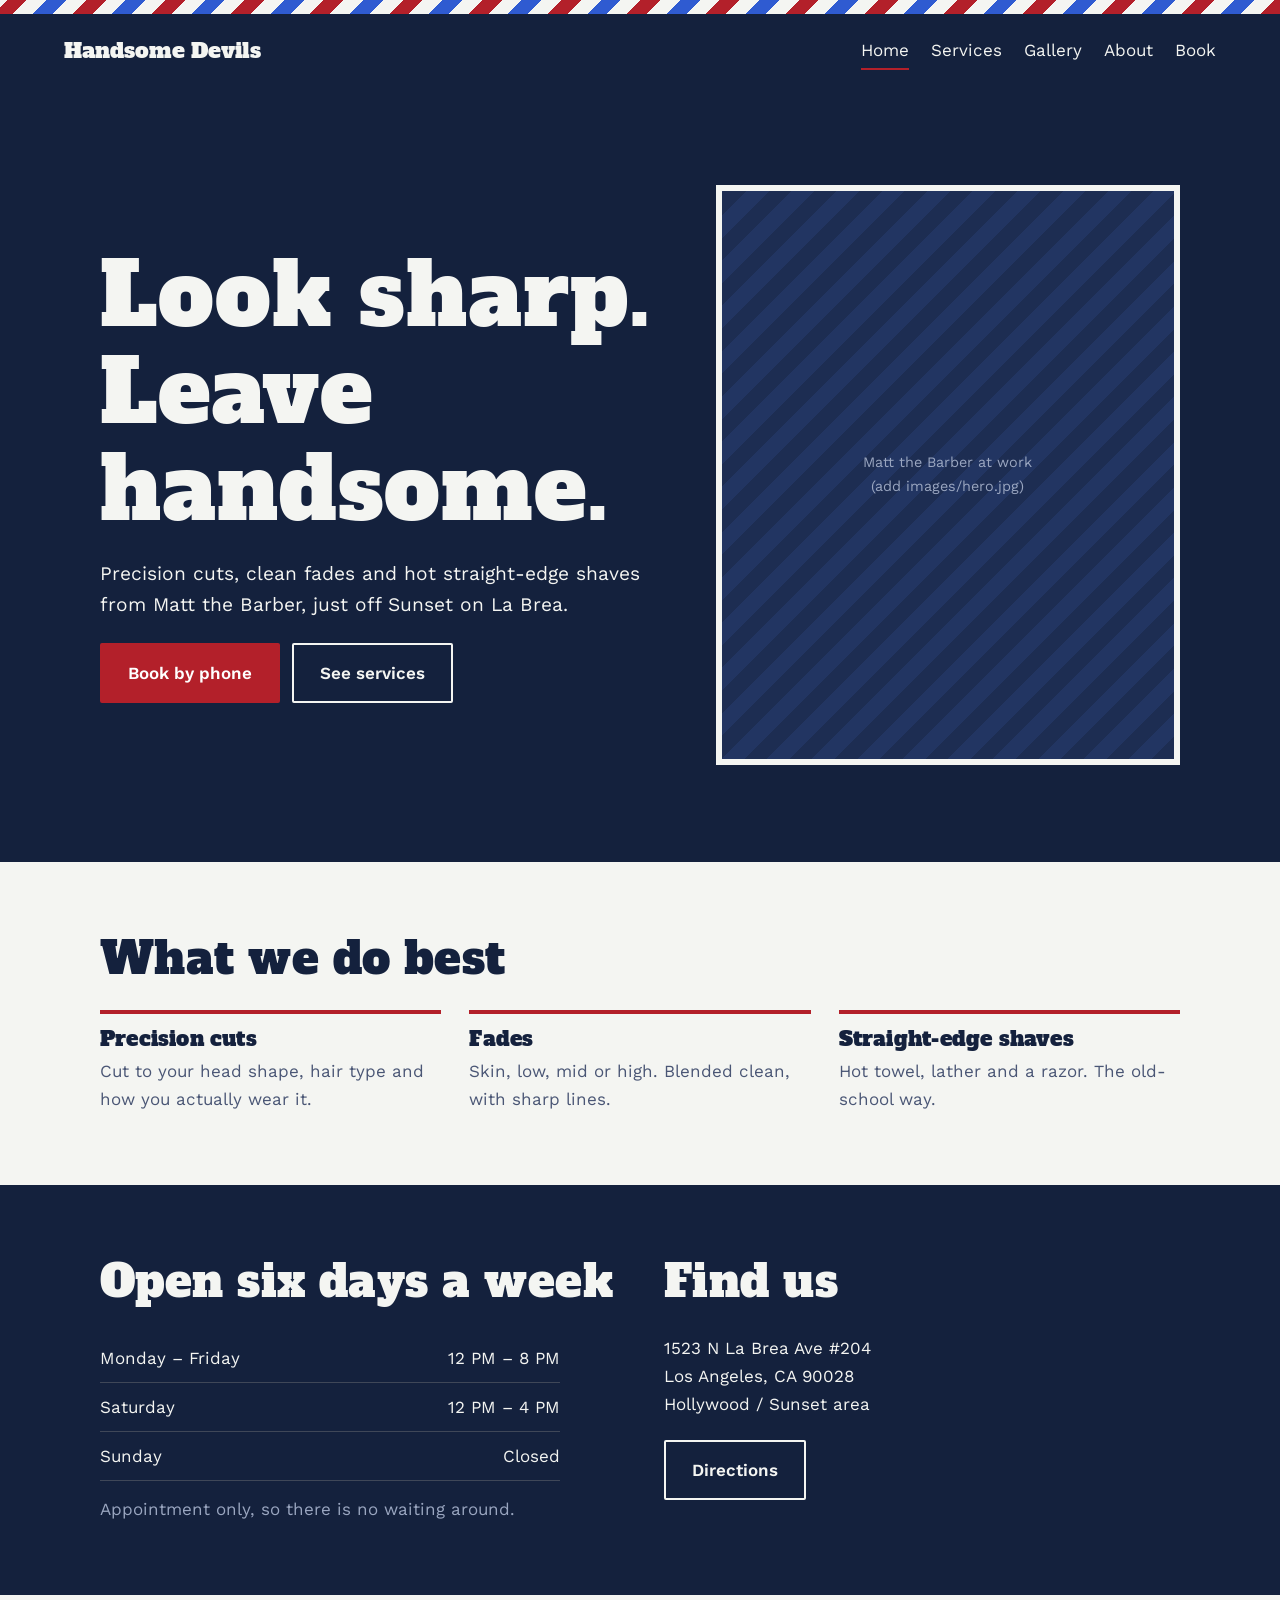
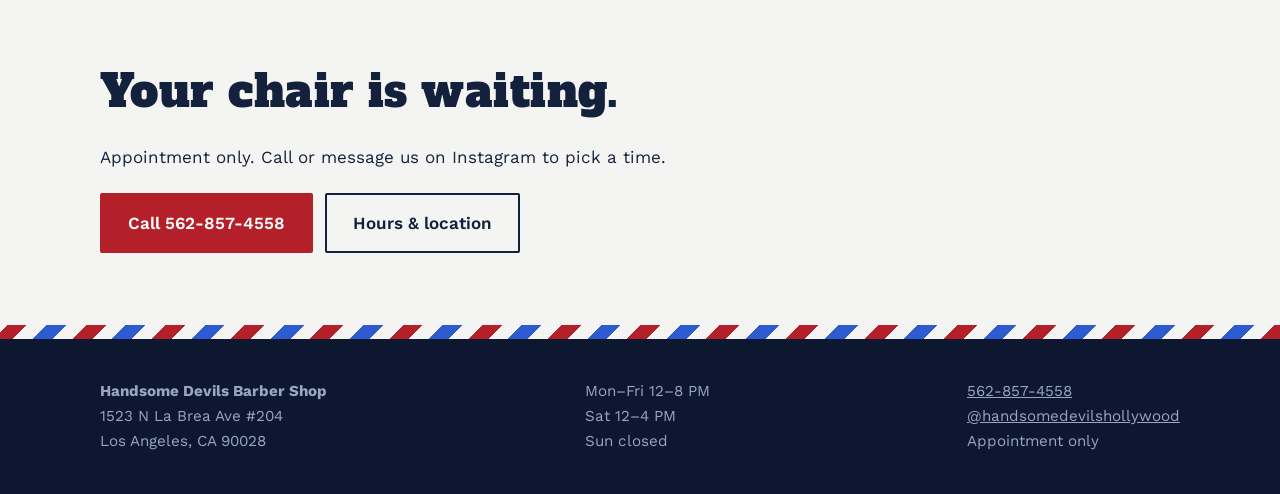
==== index.html @ ae557520 "Add files via upload" ====
<!DOCTYPE html><html lang="en"><head><meta charset="utf-8"><meta name="viewport" content="width=device-width,initial-scale=1">
<title>Precision Cuts, Fades & Straight-Edge Shaves | Handsome Devils Barber Shop, Hollywood</title><meta name="description" content="Appointment-only barber shop in Hollywood, Los Angeles. Precision cuts, fades and straight-edge shaves with Matt the Barber.">
<link rel="preconnect" href="https://fonts.googleapis.com"><link rel="preconnect" href="https://fonts.gstatic.com" crossorigin>
<link href="https://fonts.googleapis.com/css2?family=Alfa+Slab+One&family=Work+Sans:wght@400;600&display=swap" rel="stylesheet">
<link rel="stylesheet" href="style.css">
<script type="application/ld+json">{"@context":"https://schema.org","@type":"BarberShop","name":"Handsome Devils Barber Shop","telephone":"+1-562-857-4558","address":{"@type":"PostalAddress","streetAddress":"1523 N La Brea Ave #204","addressLocality":"Los Angeles","addressRegion":"CA","postalCode":"90028"},"openingHours":["Mo-Fr 12:00-20:00","Sa 12:00-16:00"]}</script></head>
<body><div class="pole"></div><header><a class="logo" href="index.html">Handsome Devils</a><nav><a href="index.html" aria-current=page>Home</a><a href="services.html">Services</a><a href="gallery.html">Gallery</a><a href="about.html">About</a><a href="contact.html">Book</a></nav></header><main>
<section><div class="wrap hero"><div><h1>Look sharp. Leave handsome.</h1><p>Precision cuts, clean fades and hot straight-edge shaves from Matt the Barber, just off Sunset on La Brea.</p><a class="btn" href="tel:+15628574558">Book by phone</a><a class="btn alt" href="services.html">See services</a></div><div class="ph"><span>Matt the Barber at work<br>(add images/hero.jpg)</span><img src="images/hero.jpg" alt="Matt the Barber at work" onerror="this.remove()"></div></div></section>
<section class="light"><div class="wrap"><h2>What we do best</h2><div class="grid">
<div class="card"><h3>Precision cuts</h3><p class="mut">Cut to your head shape, hair type and how you actually wear it.</p></div>
<div class="card"><h3>Fades</h3><p class="mut">Skin, low, mid or high. Blended clean, with sharp lines.</p></div>
<div class="card"><h3>Straight-edge shaves</h3><p class="mut">Hot towel, lather and a razor. The old-school way.</p></div></div></div></section>
<section><div class="wrap two"><div><h2>Open six days a week</h2><table><tr><td>Monday – Friday</td><td>12 PM – 8 PM</td></tr><tr><td>Saturday</td><td>12 PM – 4 PM</td></tr><tr><td>Sunday</td><td>Closed</td></tr></table><p class="mut" style="margin-top:14px">Appointment only, so there is no waiting around.</p></div><div><h2>Find us</h2><p>1523 N La Brea Ave #204<br>Los Angeles, CA 90028<br>Hollywood / Sunset area</p><a class="btn alt" href="contact.html">Directions</a></div></div></section><section class="light"><div class="wrap"><h2>Your chair is waiting.</h2><p>Appointment only. Call or message us on Instagram to pick a time.</p><a class="btn" href="tel:+15628574558">Call 562-857-4558</a><a class="btn alt" href="contact.html">Hours &amp; location</a></div></section></main>
<div class="pole"></div><footer><div class="wrap"><div><strong>Handsome Devils Barber Shop</strong><br>1523 N La Brea Ave #204<br>Los Angeles, CA 90028</div>
<div>Mon–Fri 12–8 PM<br>Sat 12–4 PM<br>Sun closed</div><div><a href="tel:+15628574558">562-857-4558</a><br><a href="https://www.instagram.com/handsomedevilshollywood/">@handsomedevilshollywood</a><br>Appointment only</div></div></footer></body></html>
---- style.css ----
:root{--ink:#14213d;--ink2:#1d2d52;--chalk:#f4f5f2;--red:#b3202a;--brass:#c9a227;--mut:#9aa6c0;--bg:var(--ink);--tx:var(--chalk)}
*{box-sizing:border-box;margin:0}html{scroll-behavior:smooth}
body{background:var(--bg);color:var(--tx);font:17px/1.65 "Work Sans",system-ui,sans-serif}
h1,h2,h3{font-family:"Alfa Slab One",Georgia,serif;font-weight:400;line-height:1.1;letter-spacing:.01em}
h1{font-size:clamp(2.6rem,8vw,5.5rem)}h2{font-size:clamp(1.8rem,4vw,2.8rem);margin-bottom:.6em}h3{font-size:1.3rem;margin-bottom:.3em}
a{color:inherit}p{max-width:62ch}p+p{margin-top:1em}
:focus-visible{outline:3px solid var(--brass);outline-offset:3px}
.pole{height:14px;background:repeating-linear-gradient(-45deg,var(--red) 0 14px,var(--chalk) 14px 28px,#2f5bd1 28px 42px,var(--chalk) 42px 56px)}
header{display:flex;flex-wrap:wrap;gap:12px 28px;align-items:center;justify-content:space-between;padding:18px 5vw}
.logo{font-family:"Alfa Slab One",serif;font-size:1.35rem;text-decoration:none}
nav{display:flex;flex-wrap:wrap;gap:6px 22px}nav a{text-decoration:none;padding:4px 0;border-bottom:2px solid transparent}
nav a:hover,nav a[aria-current]{border-color:var(--red)}
section{padding:72px 5vw}.wrap{max-width:1080px;margin:0 auto}
.light{background:var(--chalk);color:var(--ink)}.light .mut{color:#4a5675}.mut{color:var(--mut)}
.btn{display:inline-block;background:var(--red);color:#fff;padding:14px 26px;text-decoration:none;font-weight:600;border-radius:2px;border:2px solid var(--red);margin:22px 12px 0 0}
.btn:hover{background:#8f1a22}.btn.alt{background:none;border-color:currentColor;color:inherit}
.hero{display:grid;grid-template-columns:1.1fr .9fr;gap:48px;align-items:center;min-height:70vh}
.hero p{font-size:1.2rem;margin-top:20px}
.ph{position:relative;background:repeating-linear-gradient(-45deg,#1d2d52 0 16px,#223562 16px 32px);aspect-ratio:4/5;overflow:hidden;border:6px solid var(--chalk);display:grid;place-items:center;color:var(--mut);font-size:.9rem;text-align:center;padding:12px}
.ph img{position:absolute;inset:0;width:100%;height:100%;object-fit:cover}
.grid{display:grid;grid-template-columns:repeat(auto-fit,minmax(250px,1fr));gap:28px}
.card{border-top:4px solid var(--red);padding-top:14px}
.gal{display:grid;grid-template-columns:repeat(auto-fill,minmax(240px,1fr));gap:16px}.gal .ph{aspect-ratio:1}
table{border-collapse:collapse;width:100%;max-width:460px}td{padding:10px 0;border-bottom:1px solid rgba(128,128,128,.4)}td:last-child{text-align:right}
.two{display:grid;grid-template-columns:repeat(auto-fit,minmax(300px,1fr));gap:48px;align-items:start}
iframe{width:100%;height:340px;border:0;filter:grayscale(.3)}
footer{padding:40px 5vw;background:#0d1730;color:var(--mut);font-size:.95rem}
footer .wrap{display:flex;flex-wrap:wrap;gap:16px 40px;justify-content:space-between}
@media(max-width:800px){.hero{grid-template-columns:1fr;min-height:0}.ph{aspect-ratio:4/3}}
@media(prefers-reduced-motion:reduce){html{scroll-behavior:auto}}
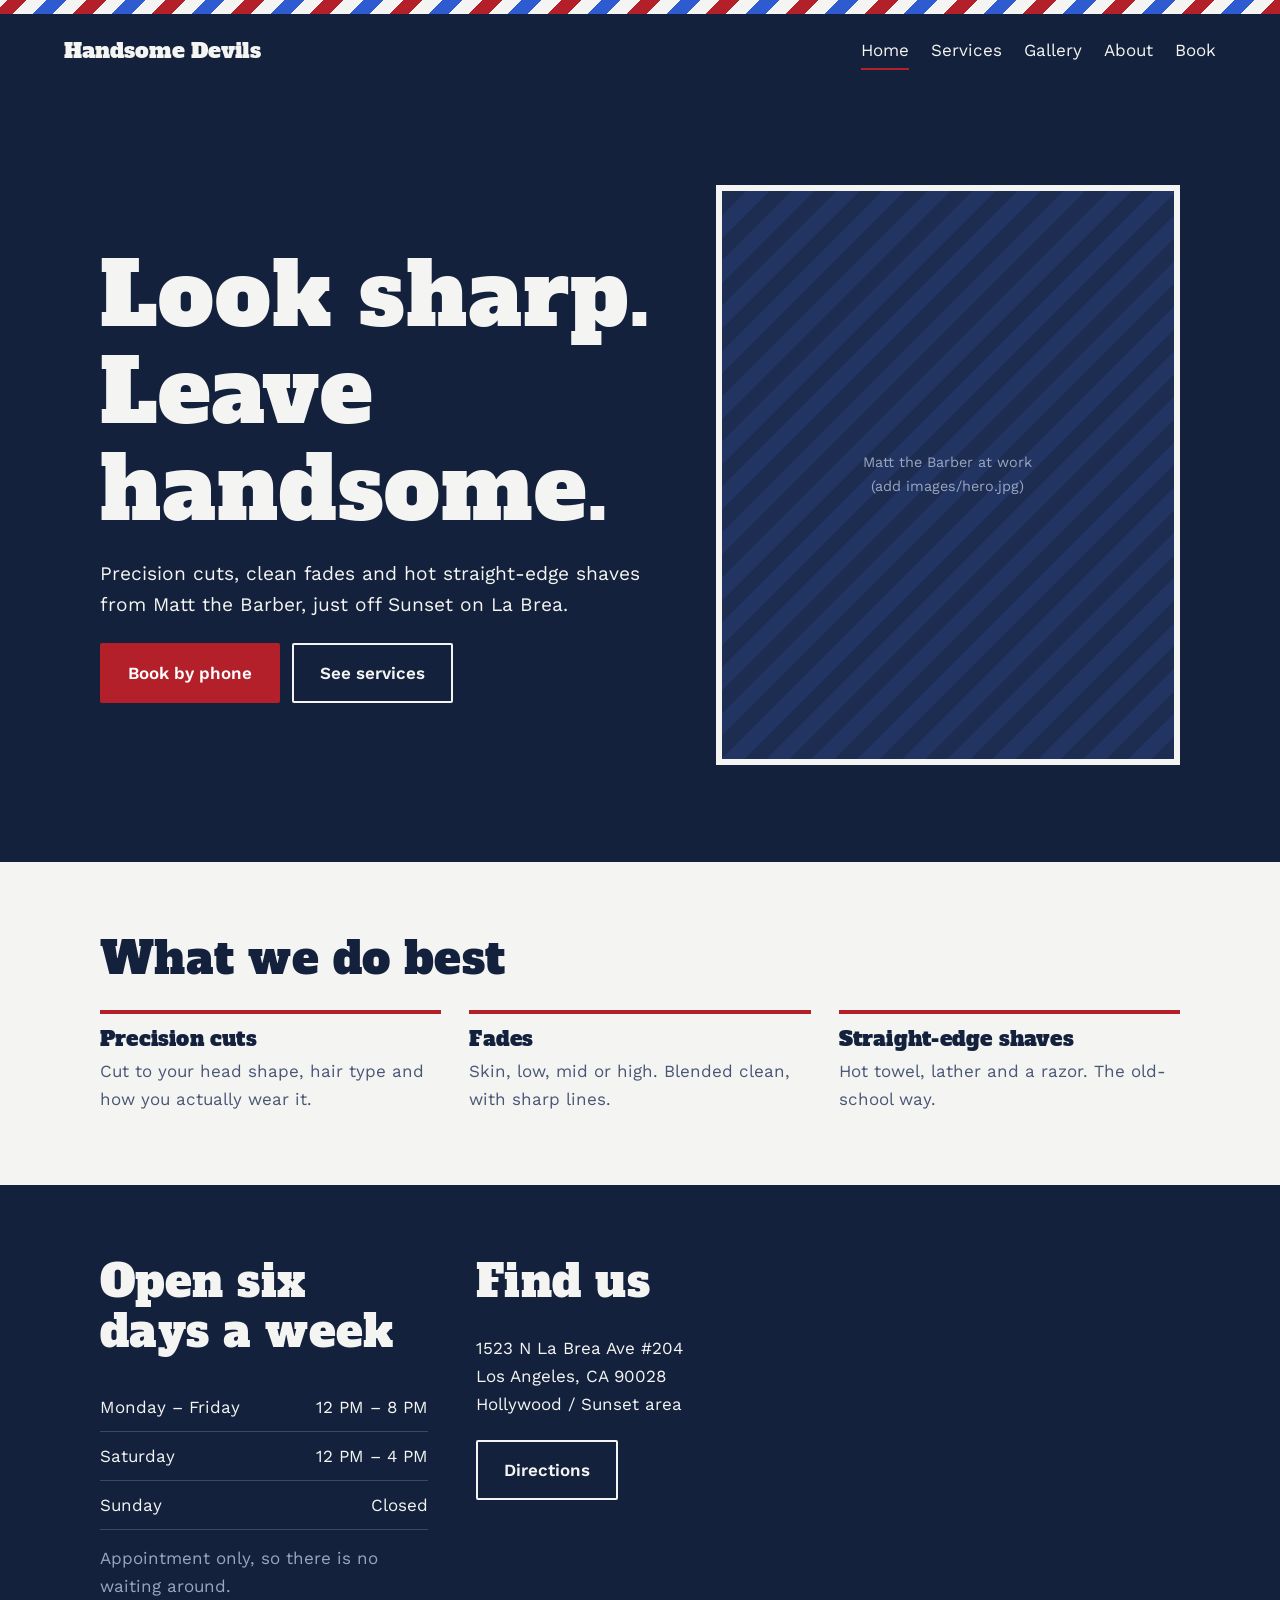
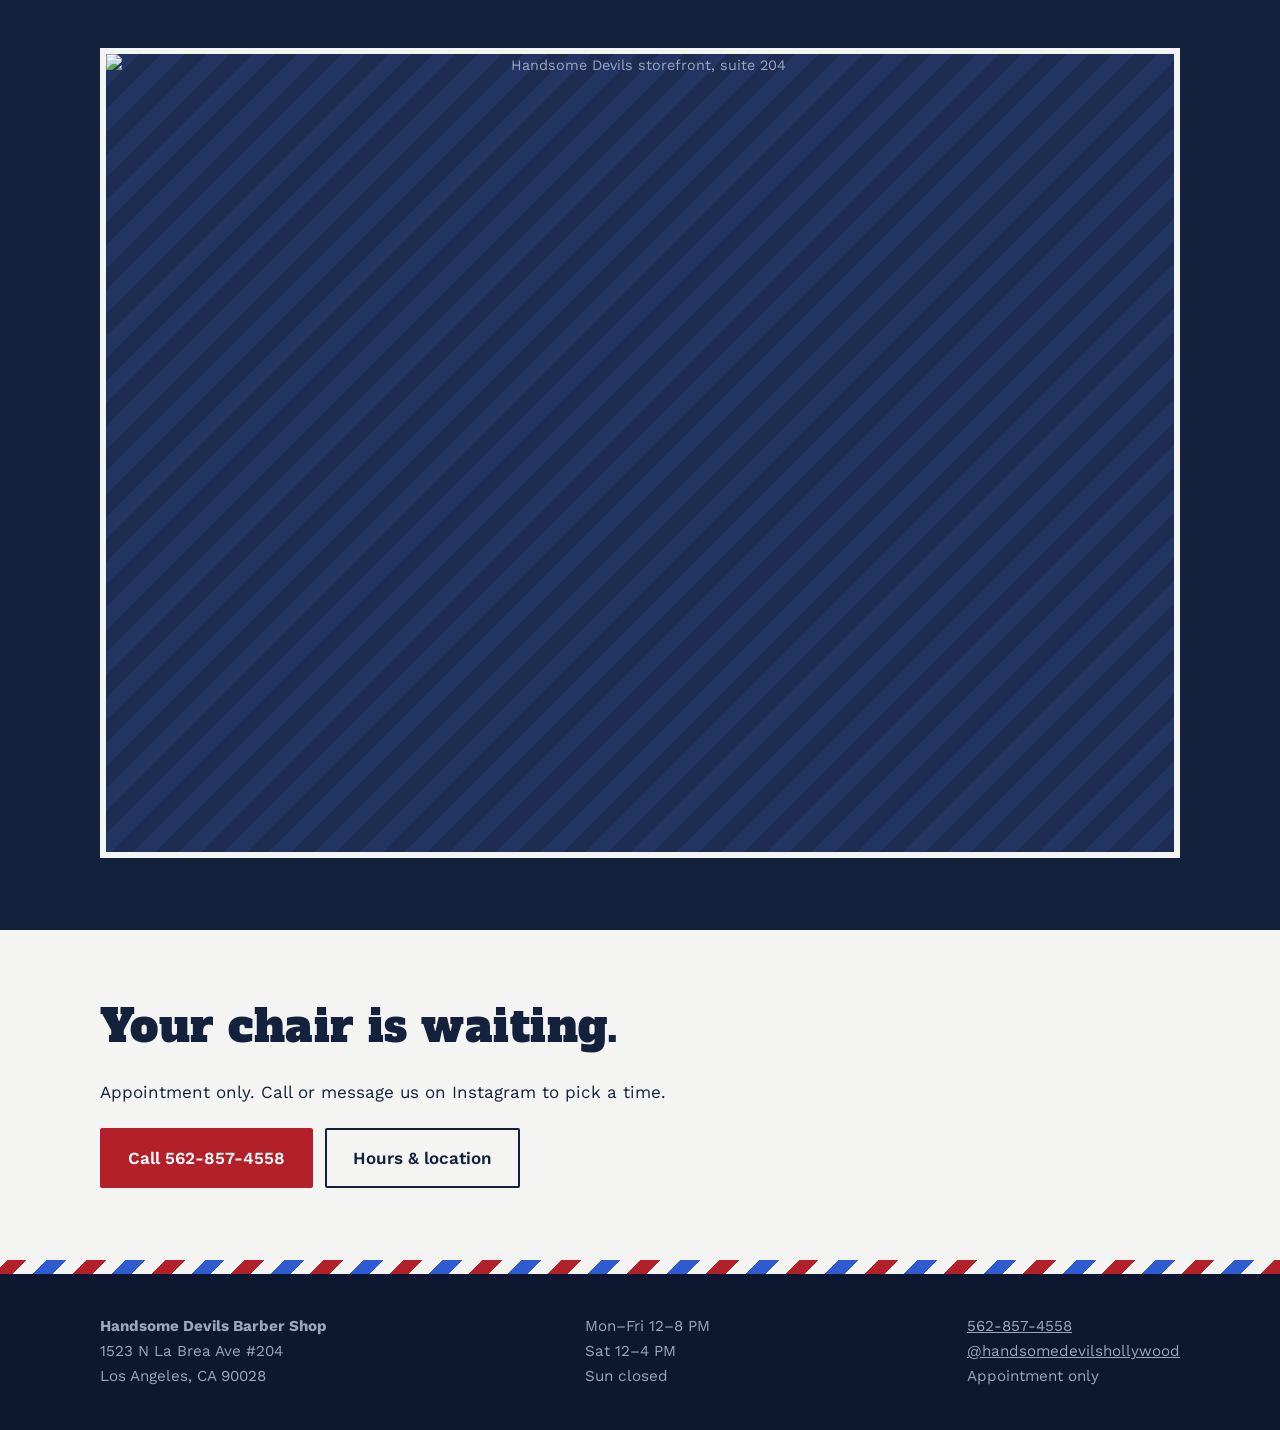
==== commit c3a5aff6: "Add files via upload" ====
--- a/index.html
+++ b/index.html
@@ -5,11 +5,12 @@
 <link rel="stylesheet" href="style.css">
 <script type="application/ld+json">{"@context":"https://schema.org","@type":"BarberShop","name":"Handsome Devils Barber Shop","telephone":"+1-562-857-4558","address":{"@type":"PostalAddress","streetAddress":"1523 N La Brea Ave #204","addressLocality":"Los Angeles","addressRegion":"CA","postalCode":"90028"},"openingHours":["Mo-Fr 12:00-20:00","Sa 12:00-16:00"]}</script></head>
 <body><div class="pole"></div><header><a class="logo" href="index.html">Handsome Devils</a><nav><a href="index.html" aria-current=page>Home</a><a href="services.html">Services</a><a href="gallery.html">Gallery</a><a href="about.html">About</a><a href="contact.html">Book</a></nav></header><main>
-<section><div class="wrap hero"><div><h1>Look sharp. Leave handsome.</h1><p>Precision cuts, clean fades and hot straight-edge shaves from Matt the Barber, just off Sunset on La Brea.</p><a class="btn" href="tel:+15628574558">Book by phone</a><a class="btn alt" href="services.html">See services</a></div><div class="ph"><span>Matt the Barber at work<br>(add images/hero.jpg)</span><img src="images/hero.jpg" alt="Matt the Barber at work" onerror="this.remove()"></div></div></section>
+<section><div class="wrap hero"><div><h1>Look sharp. Leave handsome.</h1><p>Precision cuts, clean fades and hot straight-edge shaves from Matt the Barber, just off Sunset on La Brea.</p><a class="btn" href="tel:+15628574558">Book by phone</a><a class="btn alt" href="services.html">See services</a></div><div class="ph"><span>Matt the Barber at work<br>(add images/hero.jpg)</span><img src="images/matt.jpg" alt="Matt the Barber outside Handsome Devils" onerror="this.remove()"></div></div></section>
 <section class="light"><div class="wrap"><h2>What we do best</h2><div class="grid">
 <div class="card"><h3>Precision cuts</h3><p class="mut">Cut to your head shape, hair type and how you actually wear it.</p></div>
 <div class="card"><h3>Fades</h3><p class="mut">Skin, low, mid or high. Blended clean, with sharp lines.</p></div>
 <div class="card"><h3>Straight-edge shaves</h3><p class="mut">Hot towel, lather and a razor. The old-school way.</p></div></div></div></section>
-<section><div class="wrap two"><div><h2>Open six days a week</h2><table><tr><td>Monday – Friday</td><td>12 PM – 8 PM</td></tr><tr><td>Saturday</td><td>12 PM – 4 PM</td></tr><tr><td>Sunday</td><td>Closed</td></tr></table><p class="mut" style="margin-top:14px">Appointment only, so there is no waiting around.</p></div><div><h2>Find us</h2><p>1523 N La Brea Ave #204<br>Los Angeles, CA 90028<br>Hollywood / Sunset area</p><a class="btn alt" href="contact.html">Directions</a></div></div></section><section class="light"><div class="wrap"><h2>Your chair is waiting.</h2><p>Appointment only. Call or message us on Instagram to pick a time.</p><a class="btn" href="tel:+15628574558">Call 562-857-4558</a><a class="btn alt" href="contact.html">Hours &amp; location</a></div></section></main>
+<section><div class="wrap two"><div><h2>Open six days a week</h2><table><tr><td>Monday – Friday</td><td>12 PM – 8 PM</td></tr><tr><td>Saturday</td><td>12 PM – 4 PM</td></tr><tr><td>Sunday</td><td>Closed</td></tr></table><p class="mut" style="margin-top:14px">Appointment only, so there is no waiting around.</p></div><div><h2>Find us</h2><p>1523 N La Brea Ave #204<br>Los Angeles, CA 90028<br>Hollywood / Sunset area</p><a class="btn alt" href="contact.html">Directions</a></div>
+<div class="ph" style="aspect-ratio:4/3;grid-column:1/-1"><img src="images/store.jpg" alt="Handsome Devils storefront, suite 204" loading="lazy"></div></div></section><section class="light"><div class="wrap"><h2>Your chair is waiting.</h2><p>Appointment only. Call or message us on Instagram to pick a time.</p><a class="btn" href="tel:+15628574558">Call 562-857-4558</a><a class="btn alt" href="contact.html">Hours &amp; location</a></div></section></main>
 <div class="pole"></div><footer><div class="wrap"><div><strong>Handsome Devils Barber Shop</strong><br>1523 N La Brea Ave #204<br>Los Angeles, CA 90028</div>
 <div>Mon–Fri 12–8 PM<br>Sat 12–4 PM<br>Sun closed</div><div><a href="tel:+15628574558">562-857-4558</a><br><a href="https://www.instagram.com/handsomedevilshollywood/">@handsomedevilshollywood</a><br>Appointment only</div></div></footer></body></html>
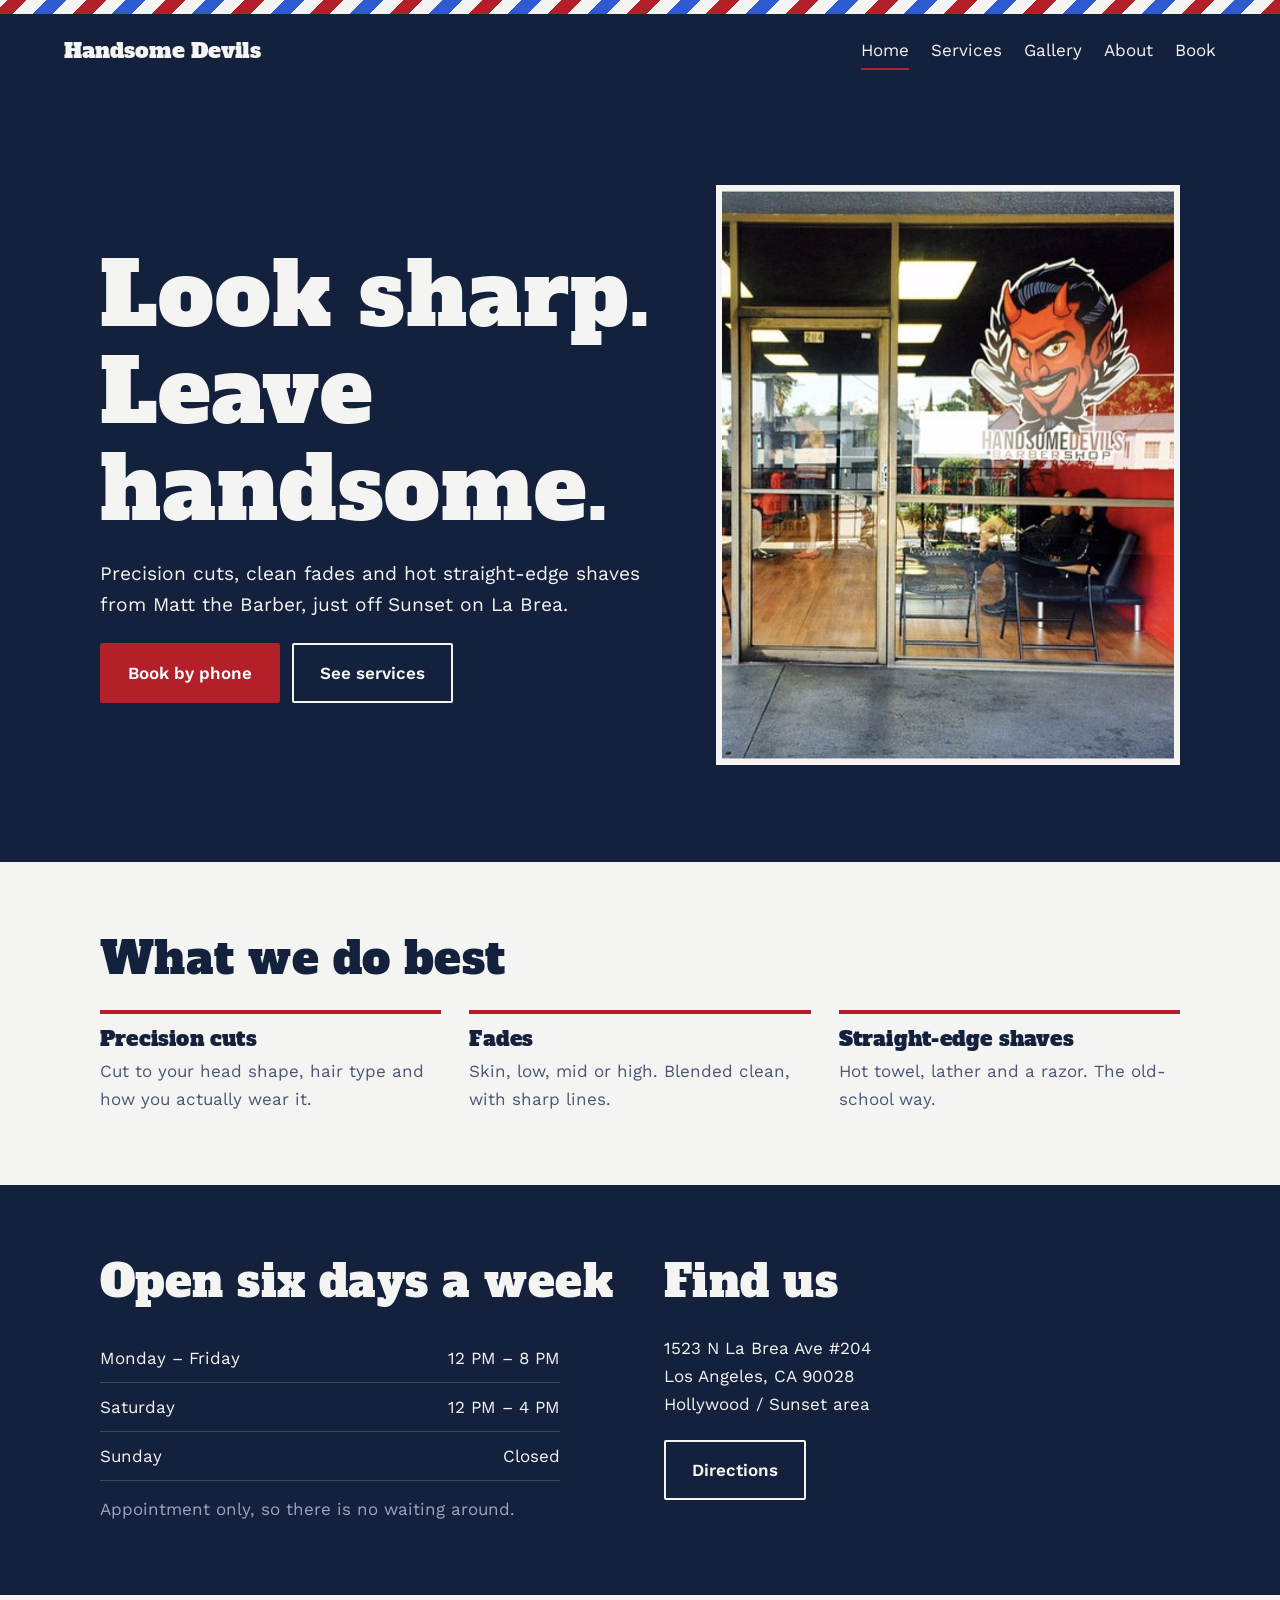
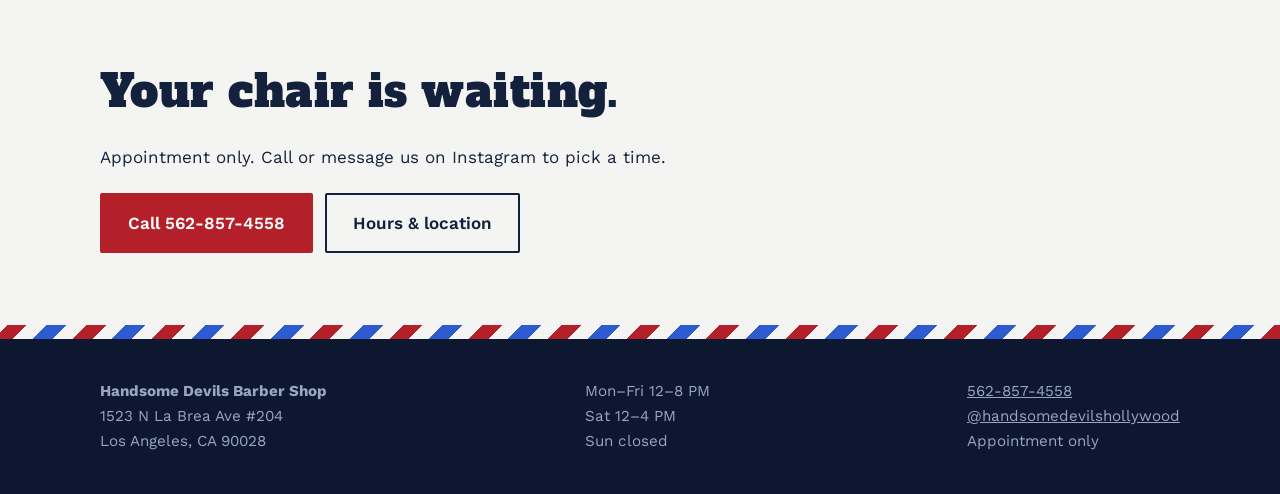
==== commit 630dc9e9: "Add files via upload" ====
--- a/index.html
+++ b/index.html
@@ -5,12 +5,11 @@
 <link rel="stylesheet" href="style.css">
 <script type="application/ld+json">{"@context":"https://schema.org","@type":"BarberShop","name":"Handsome Devils Barber Shop","telephone":"+1-562-857-4558","address":{"@type":"PostalAddress","streetAddress":"1523 N La Brea Ave #204","addressLocality":"Los Angeles","addressRegion":"CA","postalCode":"90028"},"openingHours":["Mo-Fr 12:00-20:00","Sa 12:00-16:00"]}</script></head>
 <body><div class="pole"></div><header><a class="logo" href="index.html">Handsome Devils</a><nav><a href="index.html" aria-current=page>Home</a><a href="services.html">Services</a><a href="gallery.html">Gallery</a><a href="about.html">About</a><a href="contact.html">Book</a></nav></header><main>
-<section><div class="wrap hero"><div><h1>Look sharp. Leave handsome.</h1><p>Precision cuts, clean fades and hot straight-edge shaves from Matt the Barber, just off Sunset on La Brea.</p><a class="btn" href="tel:+15628574558">Book by phone</a><a class="btn alt" href="services.html">See services</a></div><div class="ph"><span>Matt the Barber at work<br>(add images/hero.jpg)</span><img src="images/matt.jpg" alt="Matt the Barber outside Handsome Devils" onerror="this.remove()"></div></div></section>
+<section><div class="wrap hero"><div><h1>Look sharp. Leave handsome.</h1><p>Precision cuts, clean fades and hot straight-edge shaves from Matt the Barber, just off Sunset on La Brea.</p><a class="btn" href="tel:+15628574558">Book by phone</a><a class="btn alt" href="services.html">See services</a></div><div class="ph"><span>Matt the Barber at work<br>(add images/hero.jpg)</span><img src="images/store.jpg" alt="Handsome Devils storefront on La Brea" style="object-position:78% 50%" onerror="this.remove()"></div></div></section>
 <section class="light"><div class="wrap"><h2>What we do best</h2><div class="grid">
 <div class="card"><h3>Precision cuts</h3><p class="mut">Cut to your head shape, hair type and how you actually wear it.</p></div>
 <div class="card"><h3>Fades</h3><p class="mut">Skin, low, mid or high. Blended clean, with sharp lines.</p></div>
 <div class="card"><h3>Straight-edge shaves</h3><p class="mut">Hot towel, lather and a razor. The old-school way.</p></div></div></div></section>
-<section><div class="wrap two"><div><h2>Open six days a week</h2><table><tr><td>Monday – Friday</td><td>12 PM – 8 PM</td></tr><tr><td>Saturday</td><td>12 PM – 4 PM</td></tr><tr><td>Sunday</td><td>Closed</td></tr></table><p class="mut" style="margin-top:14px">Appointment only, so there is no waiting around.</p></div><div><h2>Find us</h2><p>1523 N La Brea Ave #204<br>Los Angeles, CA 90028<br>Hollywood / Sunset area</p><a class="btn alt" href="contact.html">Directions</a></div>
-<div class="ph" style="aspect-ratio:4/3;grid-column:1/-1"><img src="images/store.jpg" alt="Handsome Devils storefront, suite 204" loading="lazy"></div></div></section><section class="light"><div class="wrap"><h2>Your chair is waiting.</h2><p>Appointment only. Call or message us on Instagram to pick a time.</p><a class="btn" href="tel:+15628574558">Call 562-857-4558</a><a class="btn alt" href="contact.html">Hours &amp; location</a></div></section></main>
+<section><div class="wrap two"><div><h2>Open six days a week</h2><table><tr><td>Monday – Friday</td><td>12 PM – 8 PM</td></tr><tr><td>Saturday</td><td>12 PM – 4 PM</td></tr><tr><td>Sunday</td><td>Closed</td></tr></table><p class="mut" style="margin-top:14px">Appointment only, so there is no waiting around.</p></div><div><h2>Find us</h2><p>1523 N La Brea Ave #204<br>Los Angeles, CA 90028<br>Hollywood / Sunset area</p><a class="btn alt" href="contact.html">Directions</a></div></div></section><section class="light"><div class="wrap"><h2>Your chair is waiting.</h2><p>Appointment only. Call or message us on Instagram to pick a time.</p><a class="btn" href="tel:+15628574558">Call 562-857-4558</a><a class="btn alt" href="contact.html">Hours &amp; location</a></div></section></main>
 <div class="pole"></div><footer><div class="wrap"><div><strong>Handsome Devils Barber Shop</strong><br>1523 N La Brea Ave #204<br>Los Angeles, CA 90028</div>
 <div>Mon–Fri 12–8 PM<br>Sat 12–4 PM<br>Sun closed</div><div><a href="tel:+15628574558">562-857-4558</a><br><a href="https://www.instagram.com/handsomedevilshollywood/">@handsomedevilshollywood</a><br>Appointment only</div></div></footer></body></html>
